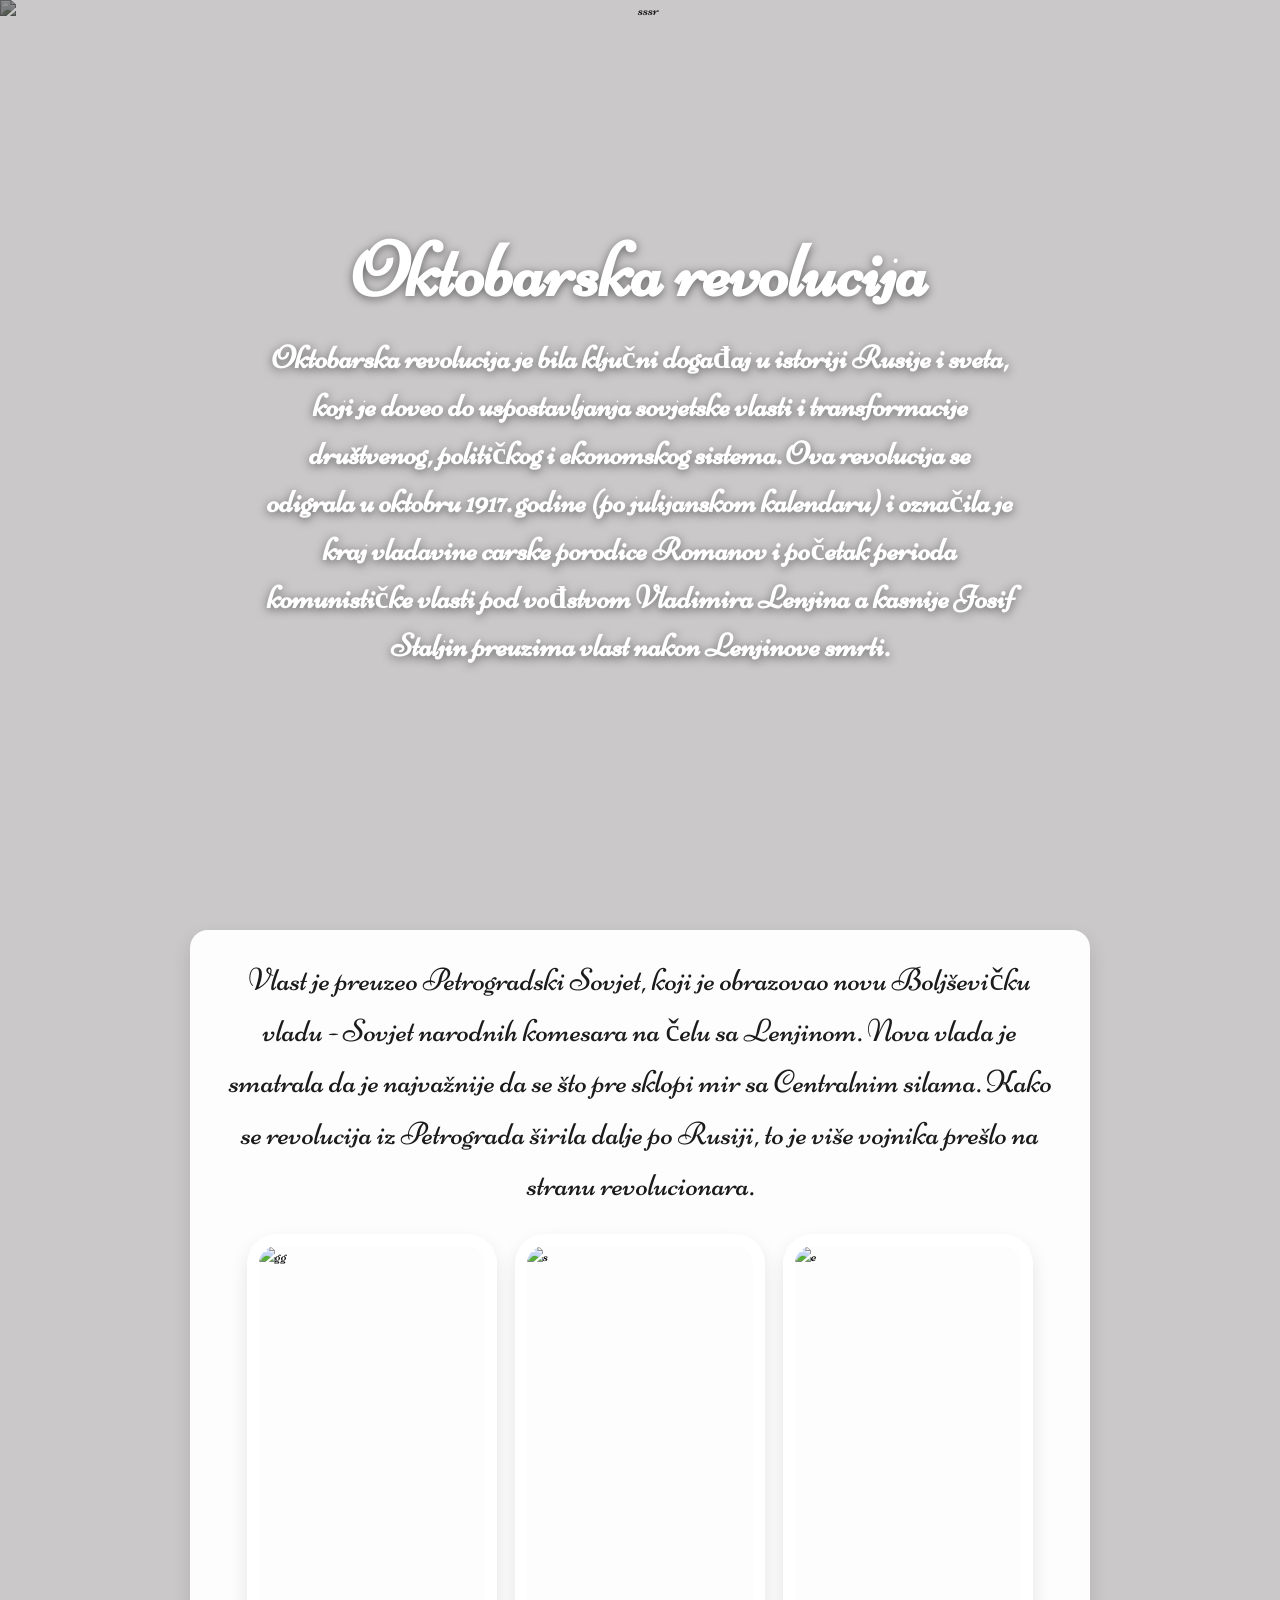
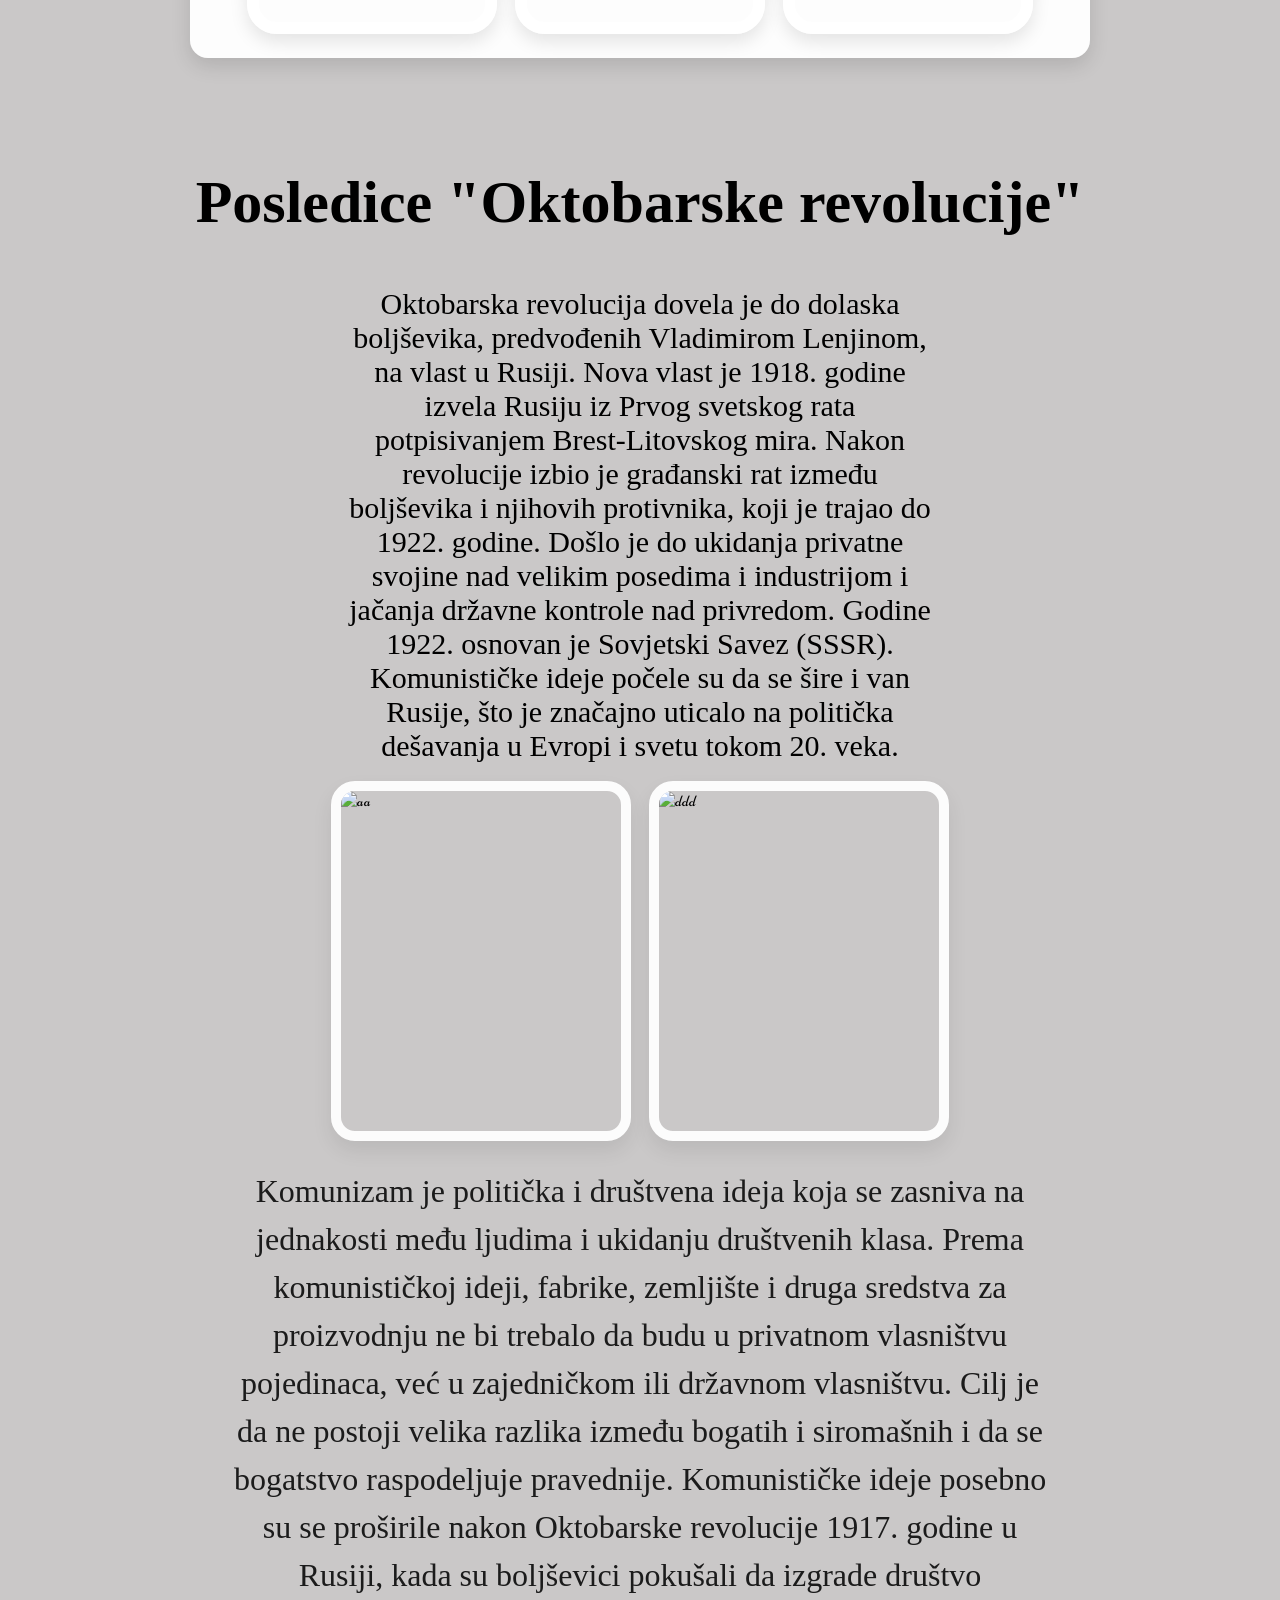
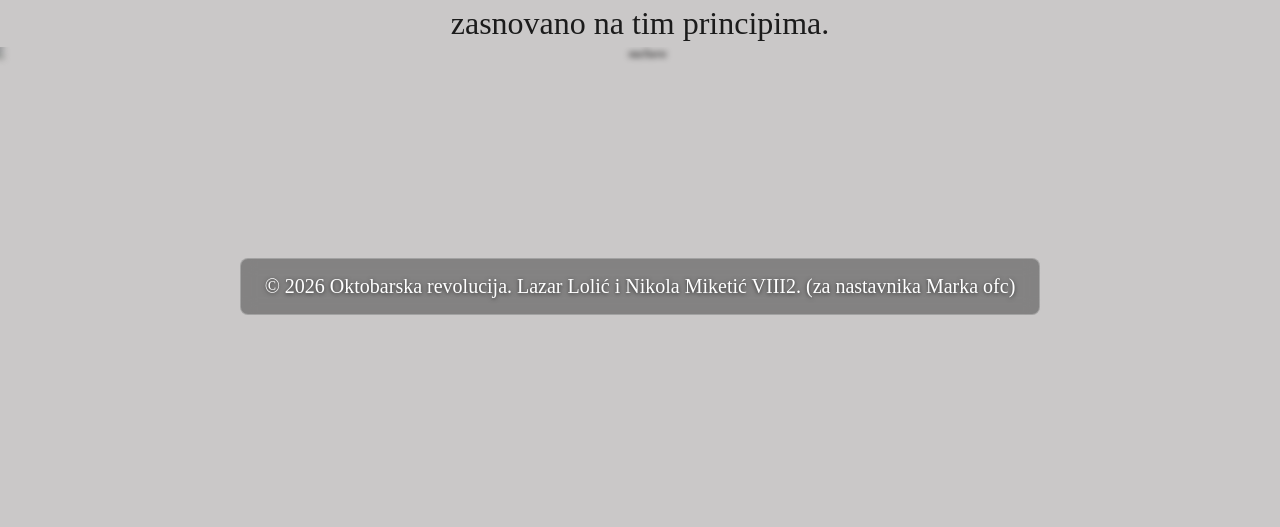
==== index.html @ a0a2a7c2 "Rename Oktobarska-revolucija.html to index.html make the site name oktobarska revolucija tho" ====
<!DOCTYPE  html>
<html>
    <head>
        <meta charset="UTF-8">
        <meta name="viewport" content="width=device-width, initial-scale=1.0">
        <link rel="stylesheet" href="revolucija.css">
        <link rel="preconnect" href="https://fonts.googleapis.com">
<link rel="preconnect" href="https://fonts.gstatic.com" crossorigin>
<link href="https://fonts.googleapis.com/css2?family=Comic+Relief:wght@400;700&family=IBM+Plex+Serif:ital,wght@0,100;0,200;0,300;0,400;0,500;0,600;0,700;1,100;1,200;1,300;1,400;1,500;1,600;1,700&family=Ms+Madi&family=Niconne&display=swap" rel="stylesheet">
    </head>
    <body>
        <header>
            <h1 class="intro">Oktobarska revolucija</h1>
            <p class="opis">Oktobarska revolucija je bila ključni događaj u
                 istoriji Rusije i sveta, koji je doveo do uspostavljanja
                  sovjetske vlasti i transformacije društvenog, političkog 
                  i ekonomskog sistema. Ova revolucija se odigrala u oktobru
                   1917. godine (po julijanskom kalendaru) i označila je kraj
                    vladavine carske porodice Romanov i početak perioda
                     komunističke vlasti pod vođstvom Vladimira Lenjina a kasnije
                     Josif Staljin preuzima vlast nakon Lenjinove smrti.</p>
                     <img src="tengyart-yRA0hRNbOOA-unsplash.jpg" alt="sssr" class="slika1">
        </header>
        <main>
            <div class="content-card">
                <p class="more">Vlast je preuzeo Petrogradski Sovjet, koji je obrazovao novu Boljševičku vladu - Sovjet narodnih komesara na čelu sa Lenjinom. Nova vlada je smatrala da je najvažnije da se što pre sklopi mir sa Centralnim silama. Kako se revolucija iz Petrograda širila dalje po Rusiji, to je više vojnika prešlo na stranu revolucionara.</p>
                <div class="image-row">
                    <img src="hugo-cornuel-ejcoenAAYcA-unsplash.jpg" alt="gg">
                    <img src="maksym-tymchyk-U_4-akGRIwM-unsplash.jpg" alt="s">
                    <img src="robert-anasch-fmkWxfJ63Y8-unsplash.jpg" alt="e">
                </div>
            </div>
            
        </main>
<section>
    <h1 class="posledice">Posledice "Oktobarske revolucije"</h1>
    <p class="evo">Oktobarska revolucija dovela je do dolaska boljševika,
         predvođenih Vladimirom Lenjinom, na vlast u Rusiji. Nova vlast je 
         1918. godine izvela Rusiju iz Prvog svetskog rata potpisivanjem 
         Brest-Litovskog mira. Nakon revolucije izbio je građanski rat 
         između boljševika i njihovih protivnika, koji je trajao do 
         1922. godine. Došlo je do ukidanja privatne svojine nad 
         velikim posedima i industrijom i jačanja državne kontrole
          nad privredom. Godine 1922. osnovan je Sovjetski Savez 
          (SSSR). Komunističke ideje počele su da se šire i van 
          Rusije, što je značajno
         uticalo na politička dešavanja u Evropi i 
         svetu tokom 20. veka.</p>

         <div class="bottom-gallery">
             <img src="kemal-berkay-dogan-1uRnYky2qoU-unsplash.jpg" alt="aa" class="wee">
             <img src="yasmin-peyman-3iuLYrKJukA-unsplash.jpg" alt="ddd" class="wee2">
         </div>

         <p class="komunizam">Komunizam je politička i društvena ideja koja se zasniva na jednakosti među ljudima i ukidanju društvenih klasa. Prema komunističkoj ideji, fabrike, zemljište i druga sredstva za proizvodnju ne bi trebalo da budu u privatnom vlasništvu pojedinaca, već u zajedničkom ili državnom vlasništvu. Cilj je da ne postoji velika razlika između bogatih i siromašnih i da se bogatstvo raspodeljuje pravednije. Komunističke ideje posebno su se proširile nakon Oktobarske revolucije 1917. godine u Rusiji, kada su boljševici pokušali da izgrade društvo zasnovano na tim principima.</p>
</section>
<footer>
   
    <p class="Nikola">© 2026 Oktobarska revolucija. Lazar Lolić i Nikola Miketić VIII2. (za nastavnika Marka ofc)</p>
    <img src="v2osk-1Z2niiBPg5A-unsplash.jpg" alt="nature" class="credits">
</footer>
</body>
</html>
---- revolucija.css ----
* {
    box-sizing: border-box;
}

.niconne-regular {
  font-family: "Niconne", cursive;
  font-weight: 400;
  font-style: normal;
}

body {
    margin: 0;
    min-height: 100vh;
    background-color: #cac8c8;
    font-family: "Niconne", cursive;
}

header {
    width: 100%;
    min-height: 100vh;
    position: relative;
    display: flex;
    flex-direction: column;
    justify-content: center;
    align-items: center;
    text-align: center;
    padding: 40px 20px;
    overflow: hidden;
}

header > * {
    position: relative;
    z-index: 1;
}

.intro {
    margin: 0 0 20px;
    font-family: "Niconne", cursive;
    font-size: clamp(2.8rem, 6vw, 5.5rem);
    line-height: 1.1;
    color: white;
    text-shadow: 0 2px 10px rgba(0, 0, 0, 0.5);
}

.opis {
    margin: 0 auto;
    font-family: "Niconne", cursive;
    font-size: clamp(1.4rem, 2.5vw, 2.3rem);
    line-height: 1.5;
    width: min(100%, 750px);
    color: white;
    font-weight: bold;
    text-shadow: 0 2px 10px rgba(0, 0, 0, 0.5);
}

.slika1 {
    position: absolute;
    inset: 0;
    width: 100%;
    height: 100%;
    object-fit: cover;
    z-index: 0;
    filter: grayscale(0.85) brightness(0.55) contrast(1.1);
    opacity: 0.9;
}

main {
    padding: 30px 20px 60px;
    background: #cac8c8;
}

.content-card {
    width: min(100%, 900px);
    margin: 0 auto;
    background: rgba(255, 255, 255, 0.96);
    border-radius: 18px;
    box-shadow: 0 8px 20px rgba(0, 0, 0, 0.12);
    padding: 24px 28px;
}

.more {
    margin: 0 0 24px;
    font-family: "Niconne", cursive;
    font-size: clamp(1.5rem, 2.5vw, 2.2rem);
    color: #1b1b1b;
    line-height: 1.6;
    text-align: center;
}

.image-row {
    display: flex;
    justify-content: center;
    align-items: stretch;
    gap: 18px;
    flex-wrap: wrap;
}

.image-row img {
    width: min(100%, 250px);
    height: 400px;
    object-fit: cover;
    border: 12px solid white;
    border-radius: 30px;
    box-shadow: 0 8px 18px rgba(0, 0, 0, 0.1);
    display: block;
}

@media (max-width: 600px) {
    header {
        padding: 30px 15px;
    }

    .intro {
        margin-bottom: 15px;
    }

    .opis {
        width: 100%;
    }

    .content-card {
        padding: 18px 16px;
    }

    .image-row {
        gap: 12px;
    }

    .image-row img {
        width: 100%;
        max-width: 220px;
        height: 300px;
    }
}


.posledice{
    font-family: Niccone, cursive;
    font-size: 60px;
    text-align: center;
}

.evo{
     font-family: Niccone, cursive;
     font-size:30px;
     text-align: center;
     width: min(100%, 600px);
     margin: 0 auto;
}


.bottom-gallery {
    display: flex;
    justify-content: center;
    align-items: center;
    gap: 18px;
    width: min(100%, 980px);
    margin: 18px auto 0;
    padding: 0 20px;
    flex-wrap: wrap;
}

.wee,
.wee2 {
    position: relative;
    width: min(100%, 300px);
    height: 360px;
    object-fit: cover;
    border: 10px solid rgba(255, 255, 255, 0.95);
    border-radius: 24px;
    display: block;
    box-shadow: 0 10px 20px rgba(0, 0, 0, 0.08);
    flex-shrink: 0;
}

.komunizam {
    font-family: Niccone, cursive;
    font-size: clamp(1.5rem, 2.5vw, 2.3rem);
    line-height: 1.5;
    width: min(100%, 860px);
    margin: 18px auto 0;
    text-align: center;
    padding: 8px 18px 0;
    color: #1b1b1b;
}

@media (max-width: 800px) {
    .bottom-gallery {
        gap: 12px;
    }

    .wee,
    .wee2 {
        width: min(100%, 220px);
        height: 280px;
    }

    .komunizam {
        width: 100%;
        padding-left: 12px;
        padding-right: 12px;
    }
}


.credits {
    position: absolute;
    inset: 0;
    width: 100%;
    height: 480px;
    object-fit: cover;
    filter: grayscale(0.8) brightness(0.72) blur(3px);
    transform: scale(1.02);
}

.Nikola {
    font-family: Niccone, cursive;
    font-size: 20px;
    text-align: center;
    color: #fff;
    position: relative;
    z-index: 1;
    margin: 0;
    padding: 16px 24px;
    background: rgba(55, 55, 55, 0.48);
    backdrop-filter: blur(8px);
    border: 1px solid rgba(255, 255, 255, 0.25);
    border-radius: 8px;
    text-shadow: 0 1px 4px rgba(0, 0, 0, 0.65);
}
footer {
    position: relative;
    height: 480px;
    display: flex;
    align-items: center;
    justify-content: center;
    text-align: center;
    overflow: hidden;
}
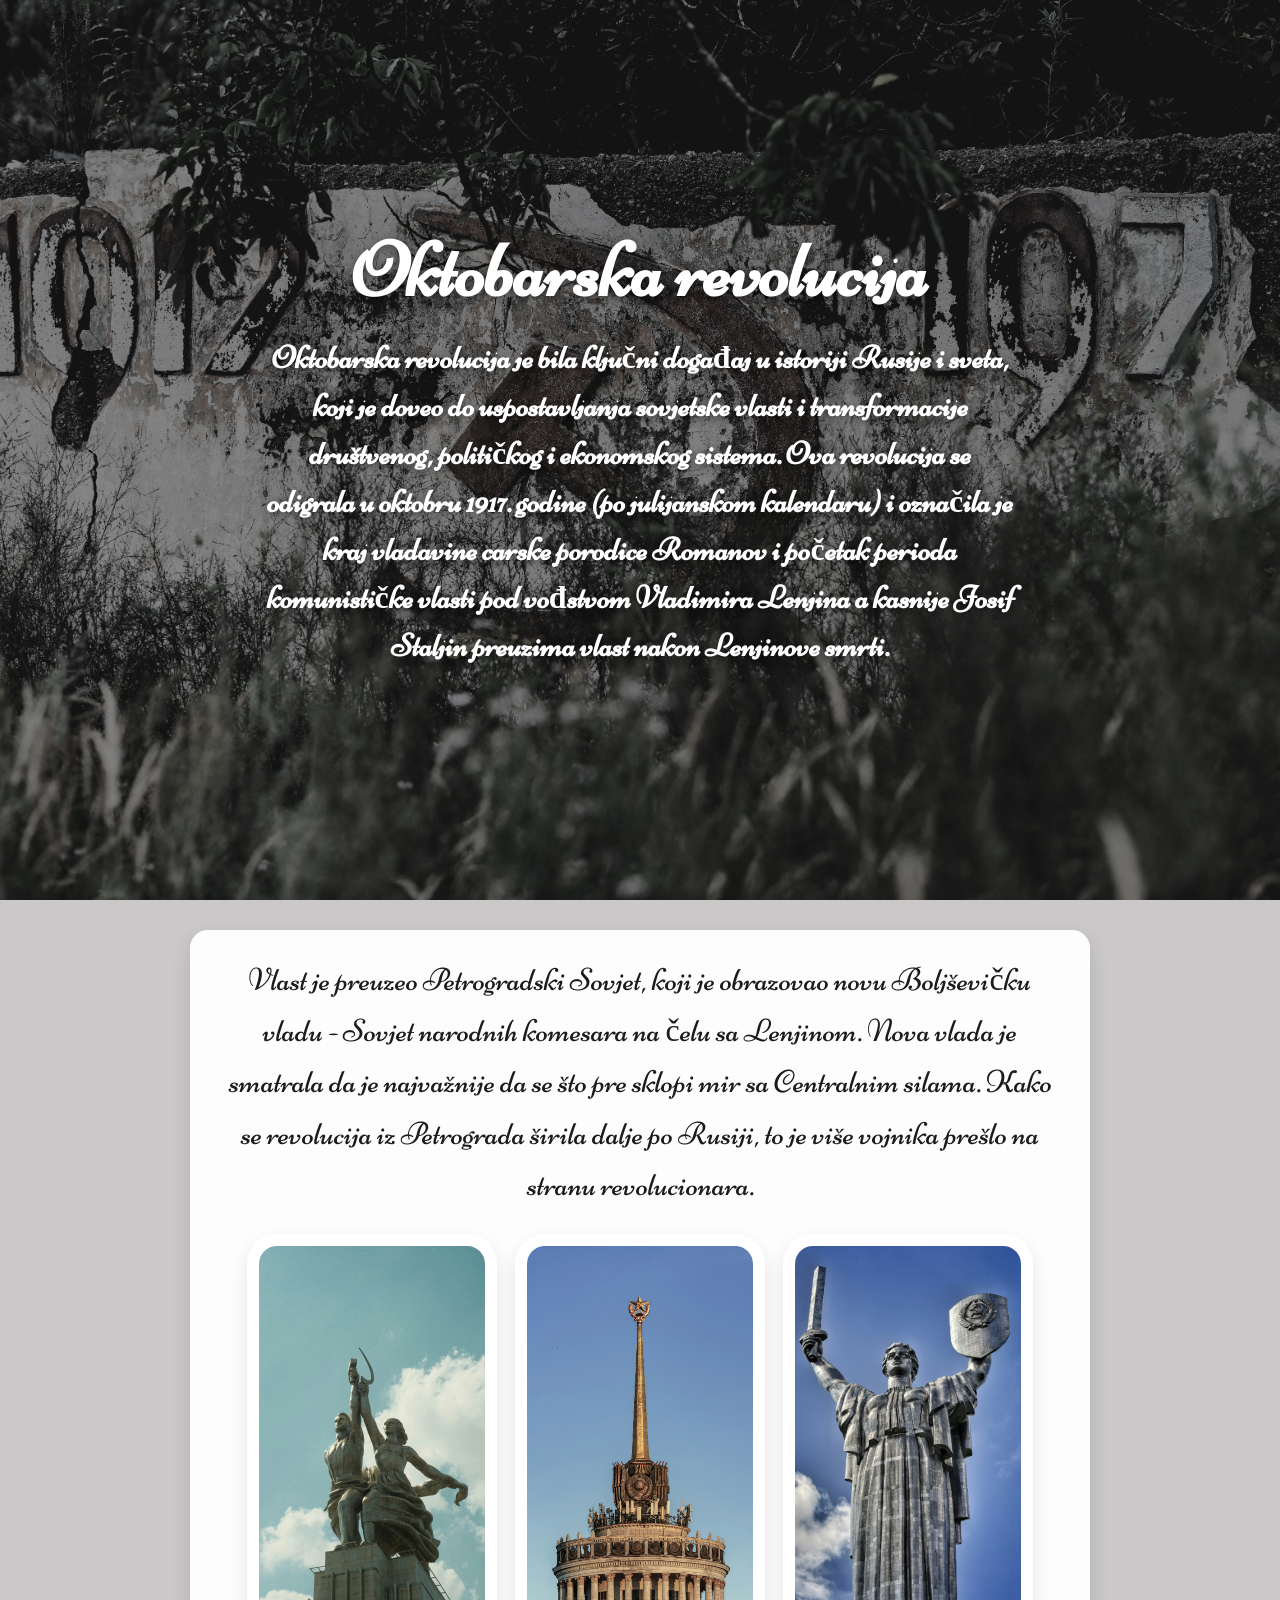
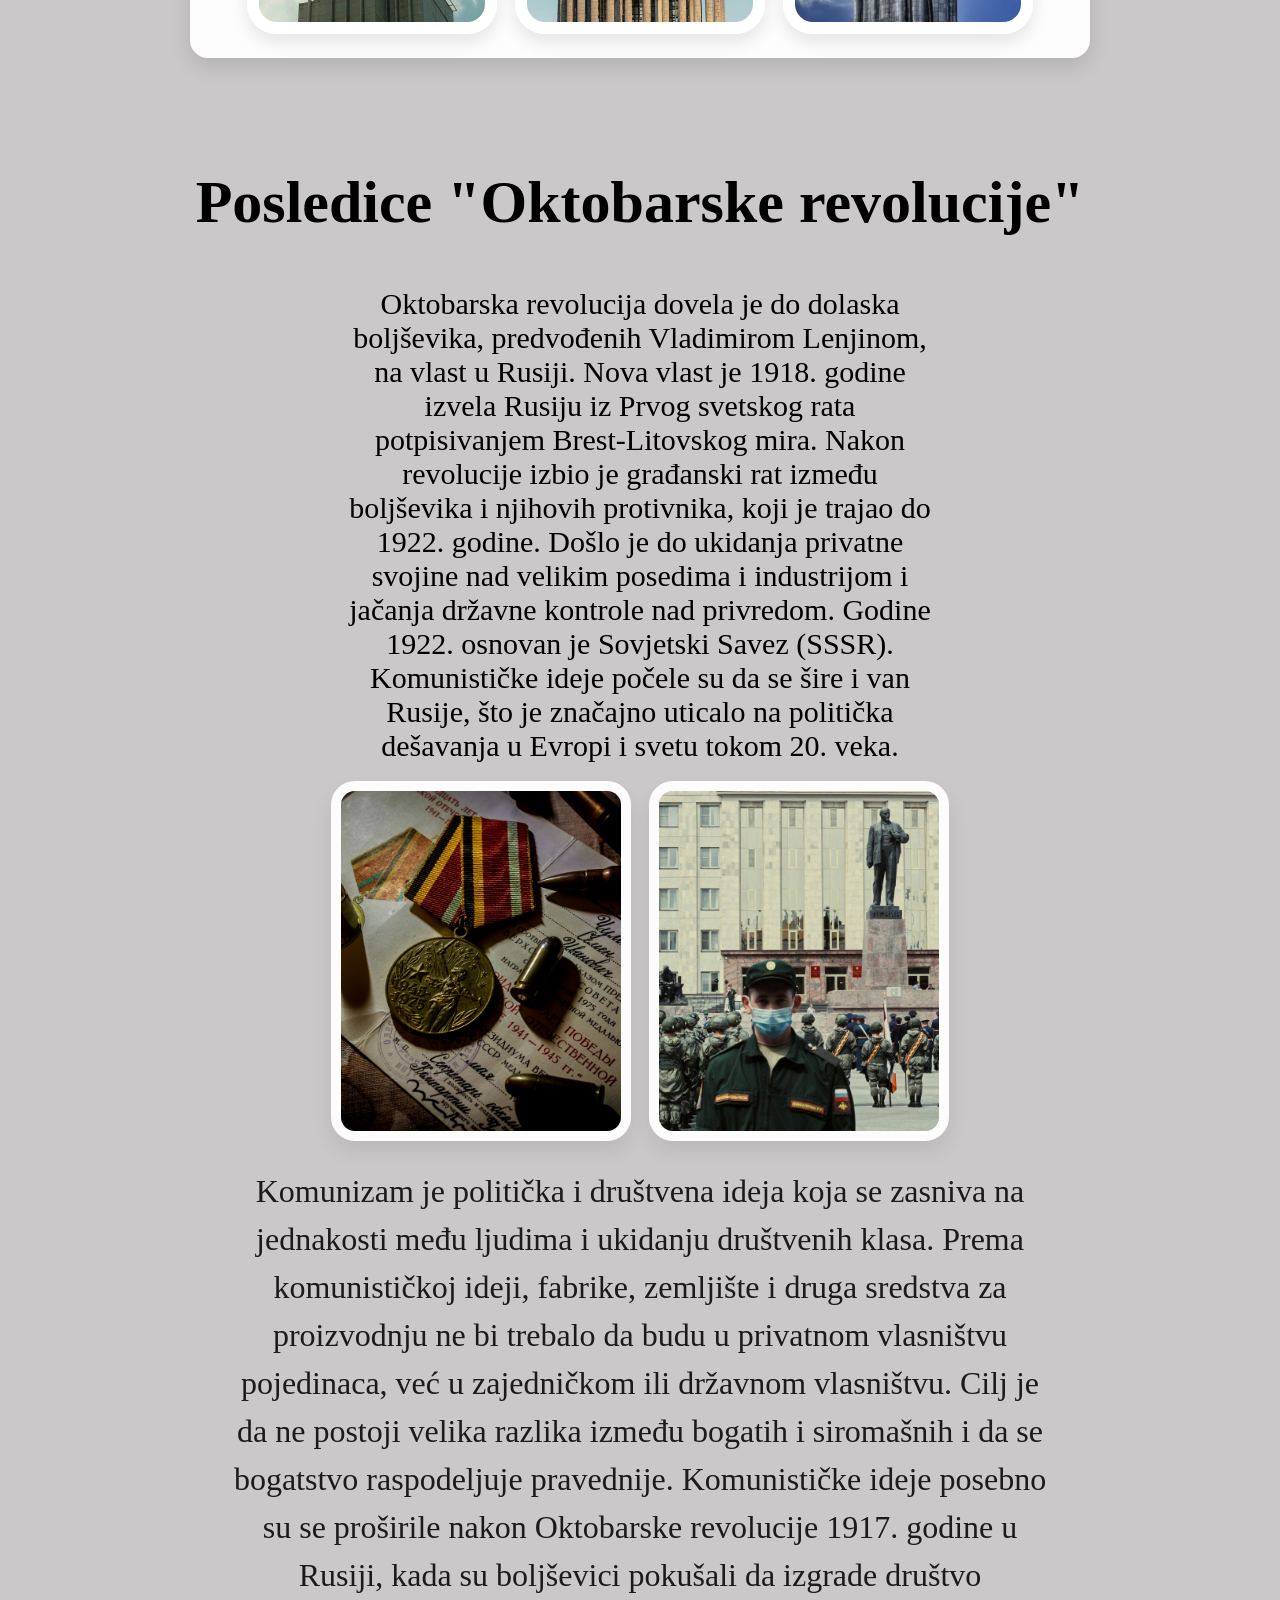
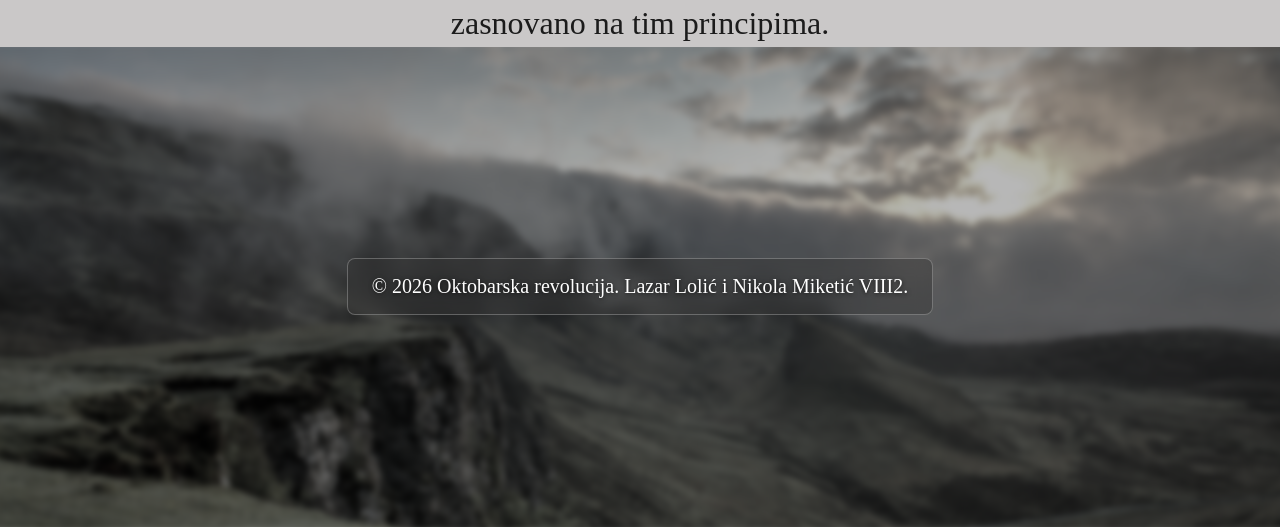
==== commit f1c4ef58: "Fix HTML encoding issues in index.html" ====
--- a/index.html
+++ b/index.html
@@ -56,7 +56,7 @@
 </section>
 <footer>
    
-    <p class="Nikola">© 2026 Oktobarska revolucija. Lazar Lolić i Nikola Miketić VIII2. (za nastavnika Marka ofc)</p>
+    <p class="Nikola">© 2026 Oktobarska revolucija. Lazar Lolić i Nikola Miketić VIII2.</p>
     <img src="v2osk-1Z2niiBPg5A-unsplash.jpg" alt="nature" class="credits">
 </footer>
 </body>
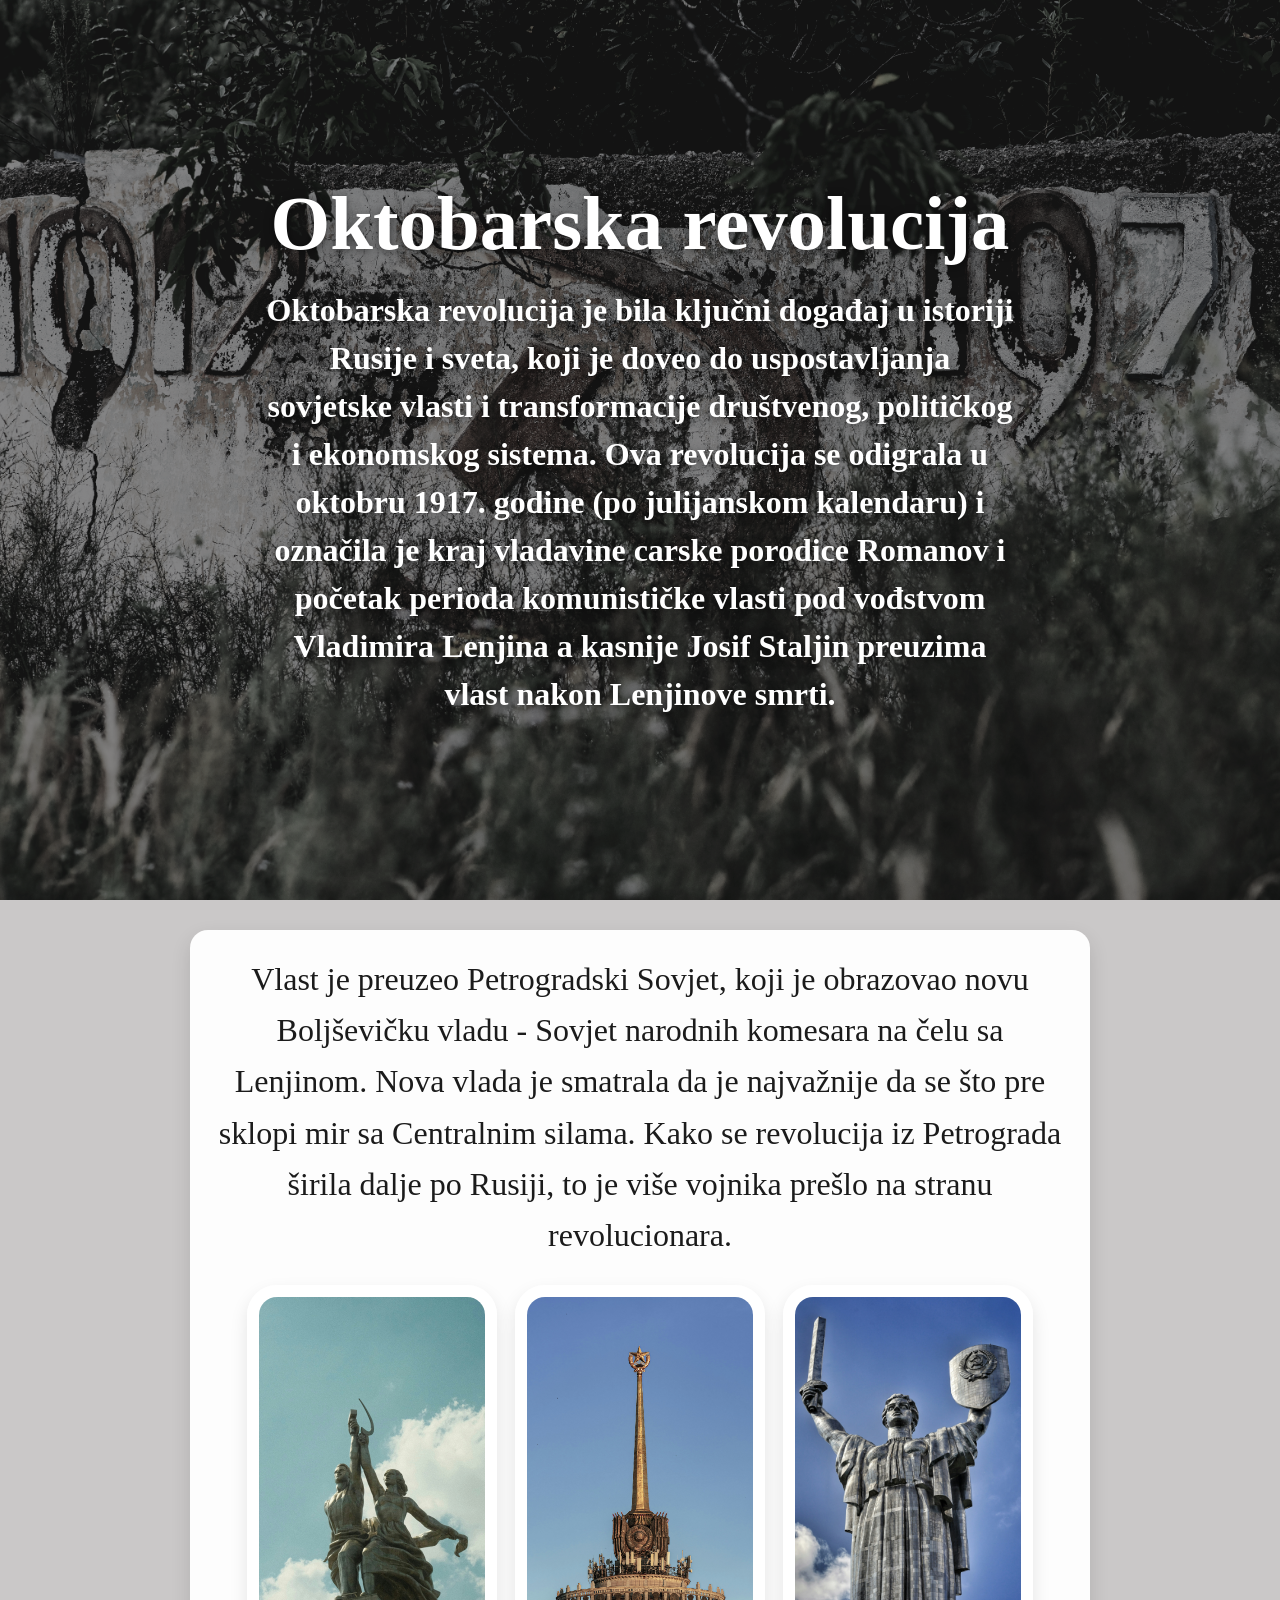
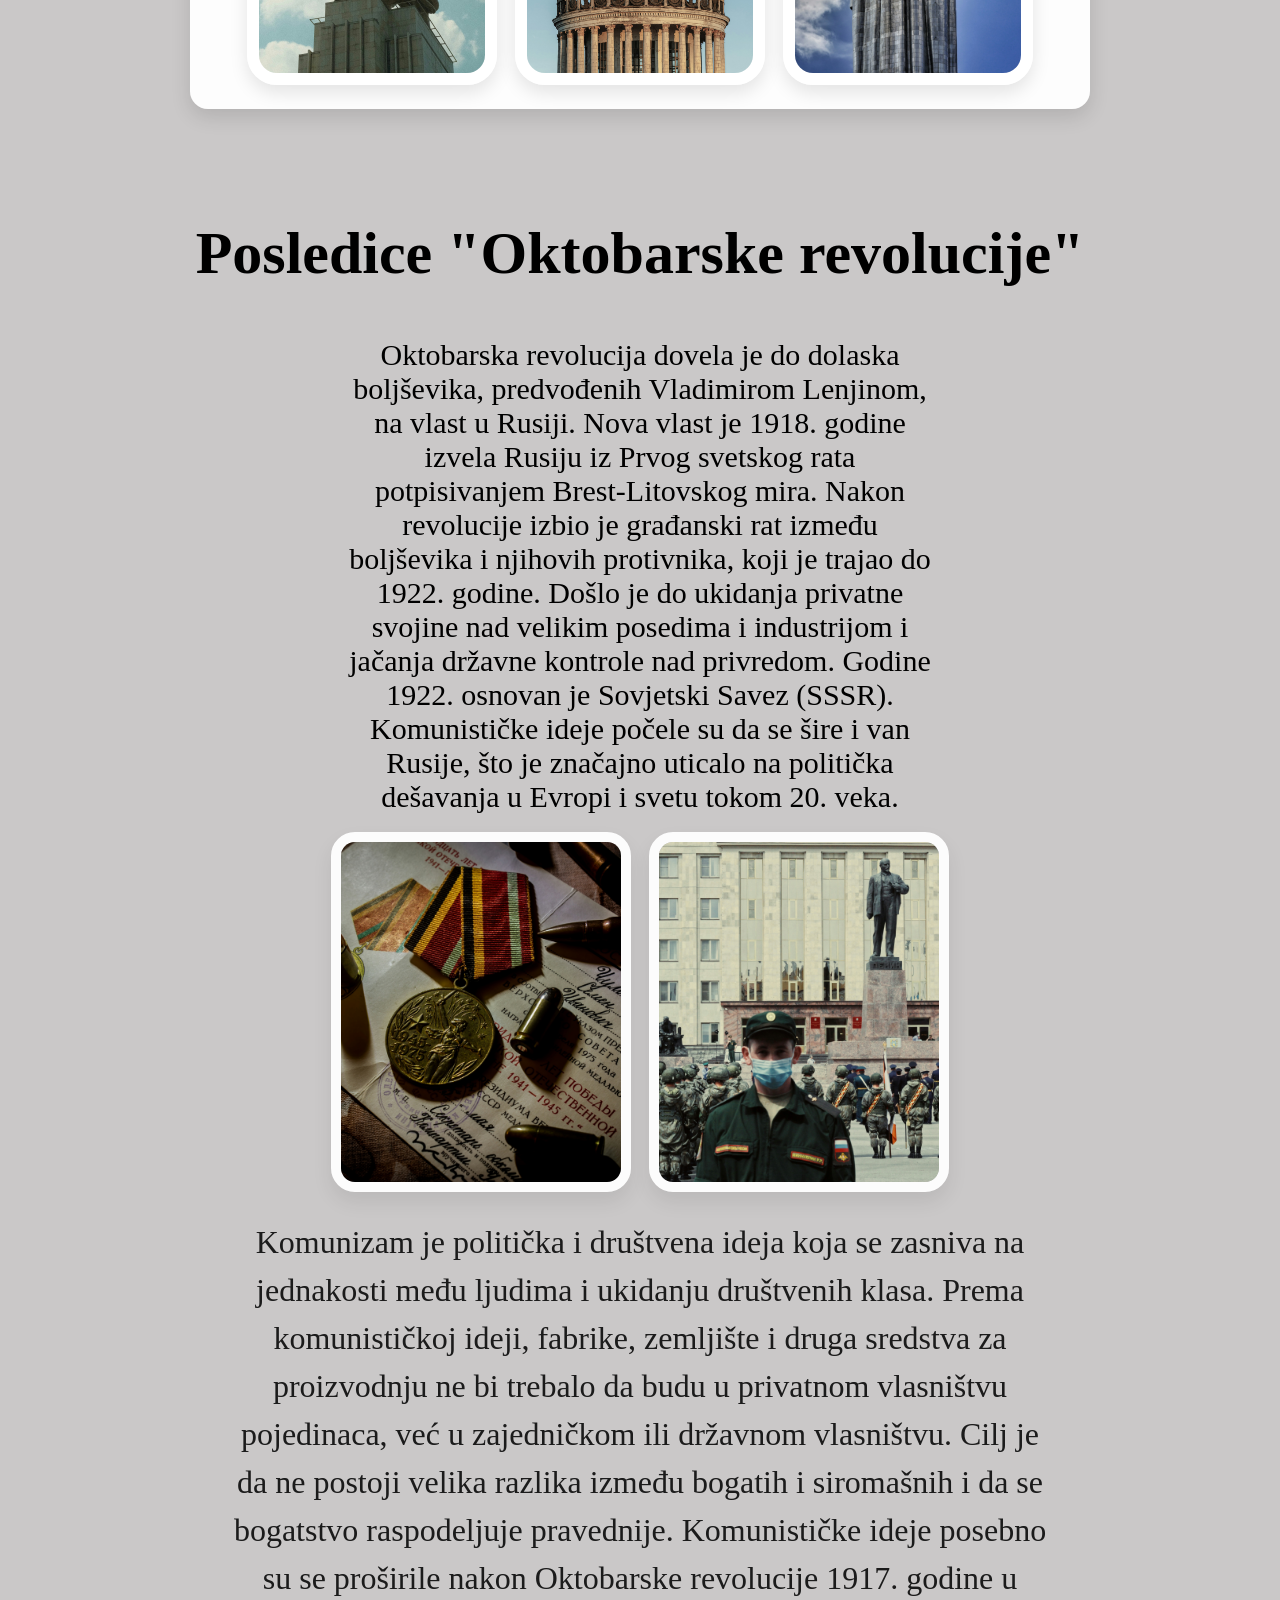
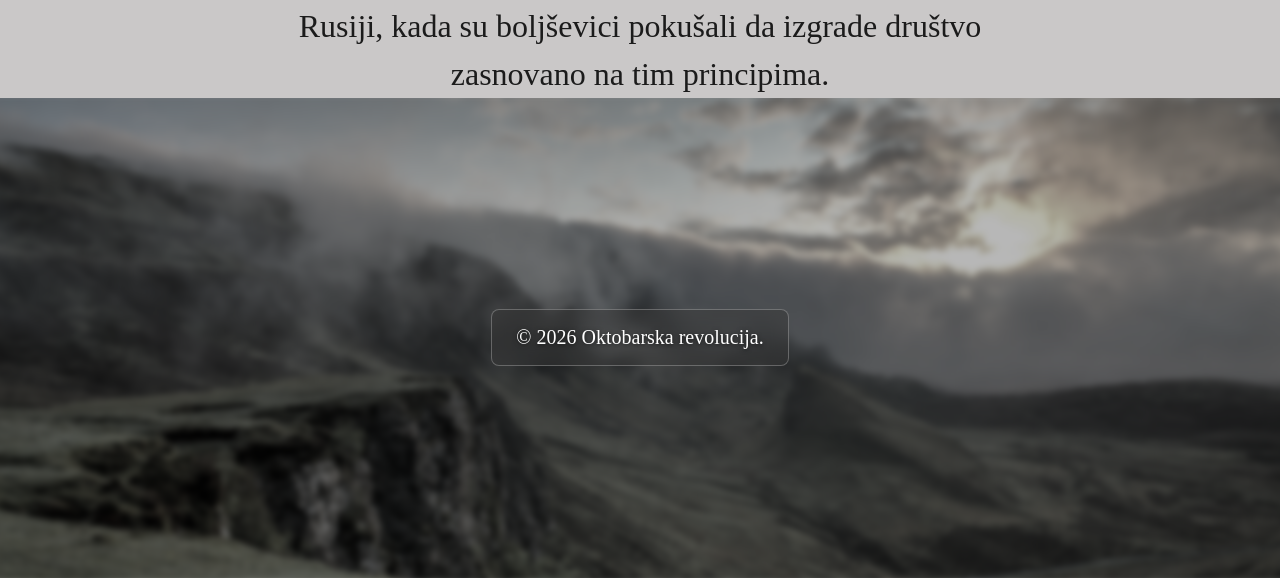
==== commit dee22c04: "Fix HTML formatting and clean up code" ====
--- a/index.html
+++ b/index.html
@@ -56,7 +56,7 @@
 </section>
 <footer>
    
-    <p class="Nikola">© 2026 Oktobarska revolucija. Lazar Lolić i Nikola Miketić VIII2.</p>
+    <p class="Nikola">© 2026 Oktobarska revolucija.</p>
     <img src="v2osk-1Z2niiBPg5A-unsplash.jpg" alt="nature" class="credits">
 </footer>
 </body>
--- a/revolucija.css
+++ b/revolucija.css
@@ -3,7 +3,7 @@
 }
 
 .niconne-regular {
-  font-family: "Niconne", cursive;
+  font-family: "Niccone", cursive;
   font-weight: 400;
   font-style: normal;
 }
@@ -12,7 +12,7 @@
     margin: 0;
     min-height: 100vh;
     background-color: #cac8c8;
-    font-family: "Niconne", cursive;
+    font-family: "Niccone", cursive;
 }
 
 header {
@@ -35,7 +35,7 @@
 
 .intro {
     margin: 0 0 20px;
-    font-family: "Niconne", cursive;
+    font-family: "Niccone", cursive;
     font-size: clamp(2.8rem, 6vw, 5.5rem);
     line-height: 1.1;
     color: white;
@@ -44,7 +44,7 @@
 
 .opis {
     margin: 0 auto;
-    font-family: "Niconne", cursive;
+    font-family: "Niccone", cursive;
     font-size: clamp(1.4rem, 2.5vw, 2.3rem);
     line-height: 1.5;
     width: min(100%, 750px);
@@ -80,7 +80,7 @@
 
 .more {
     margin: 0 0 24px;
-    font-family: "Niconne", cursive;
+    font-family: "Niccone", cursive;
     font-size: clamp(1.5rem, 2.5vw, 2.2rem);
     color: #1b1b1b;
     line-height: 1.6;
@@ -236,4 +236,4 @@
     justify-content: center;
     text-align: center;
     overflow: hidden;
-}+}
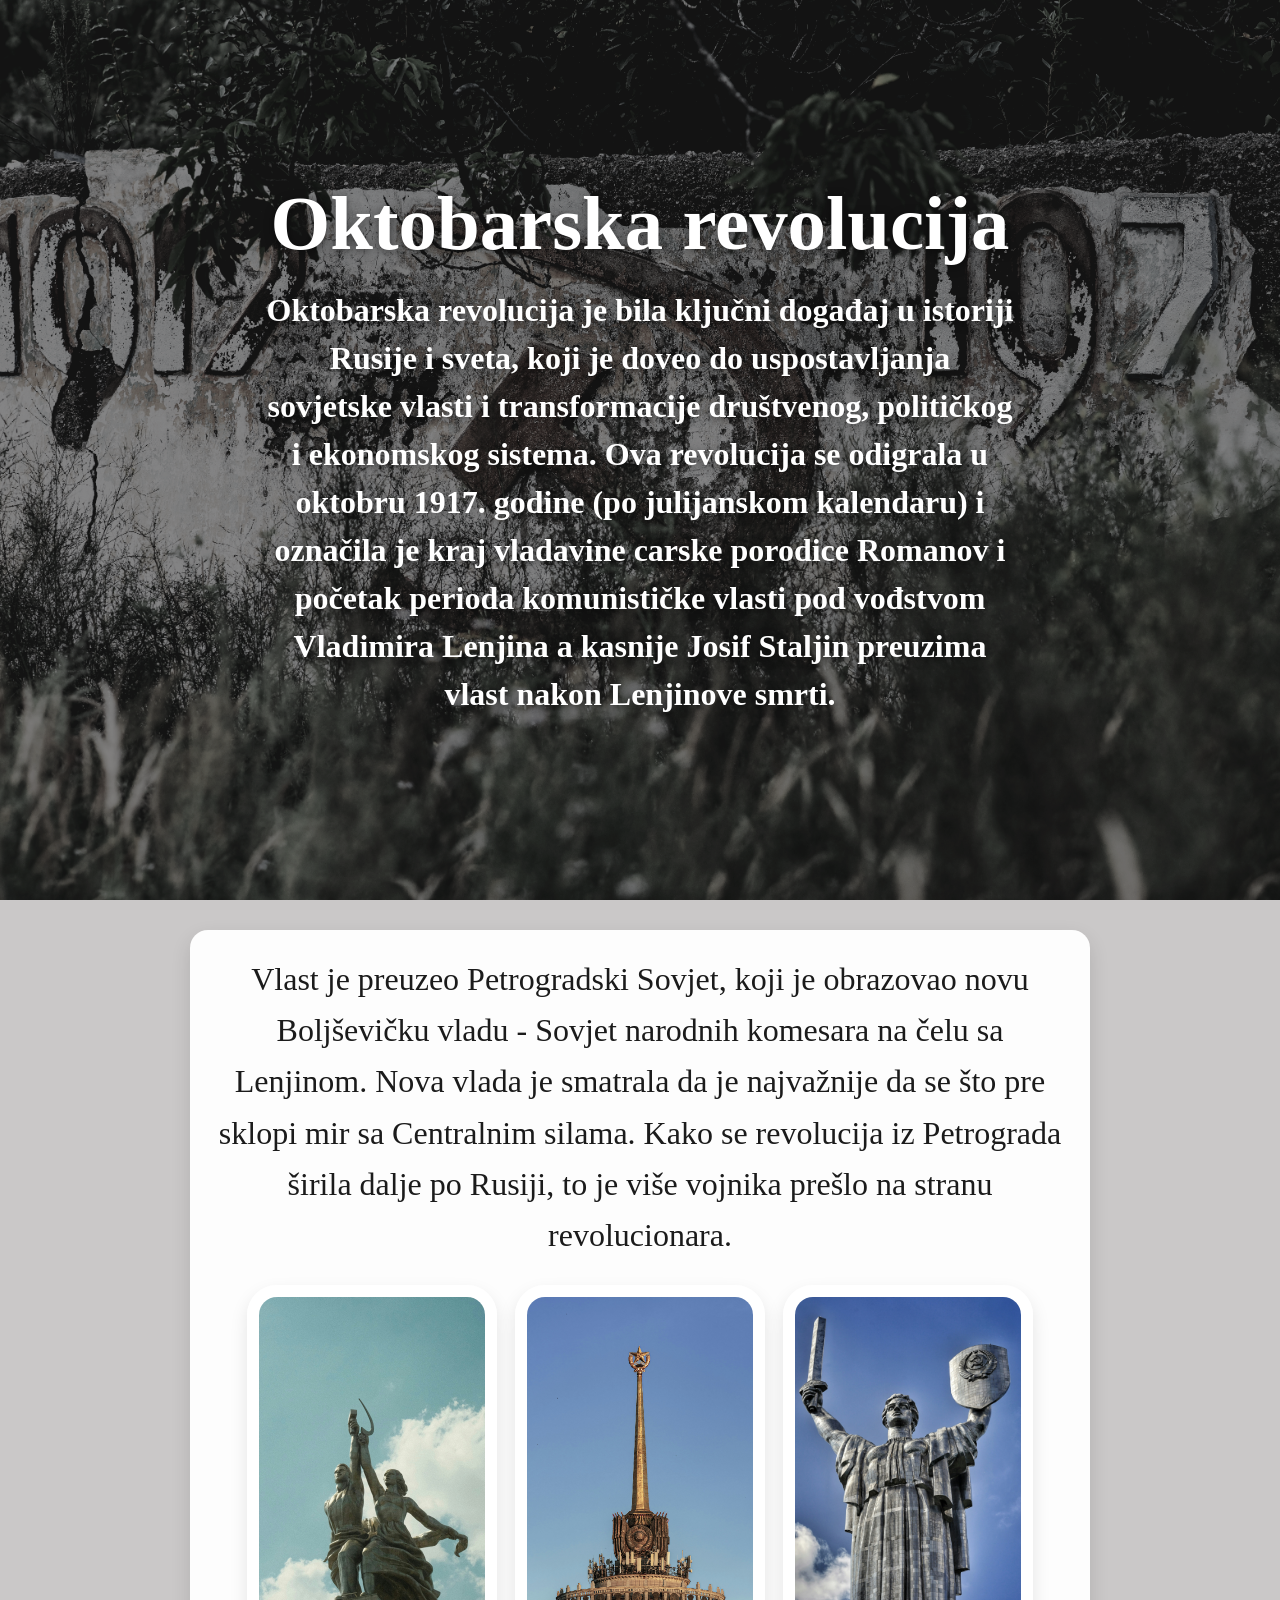
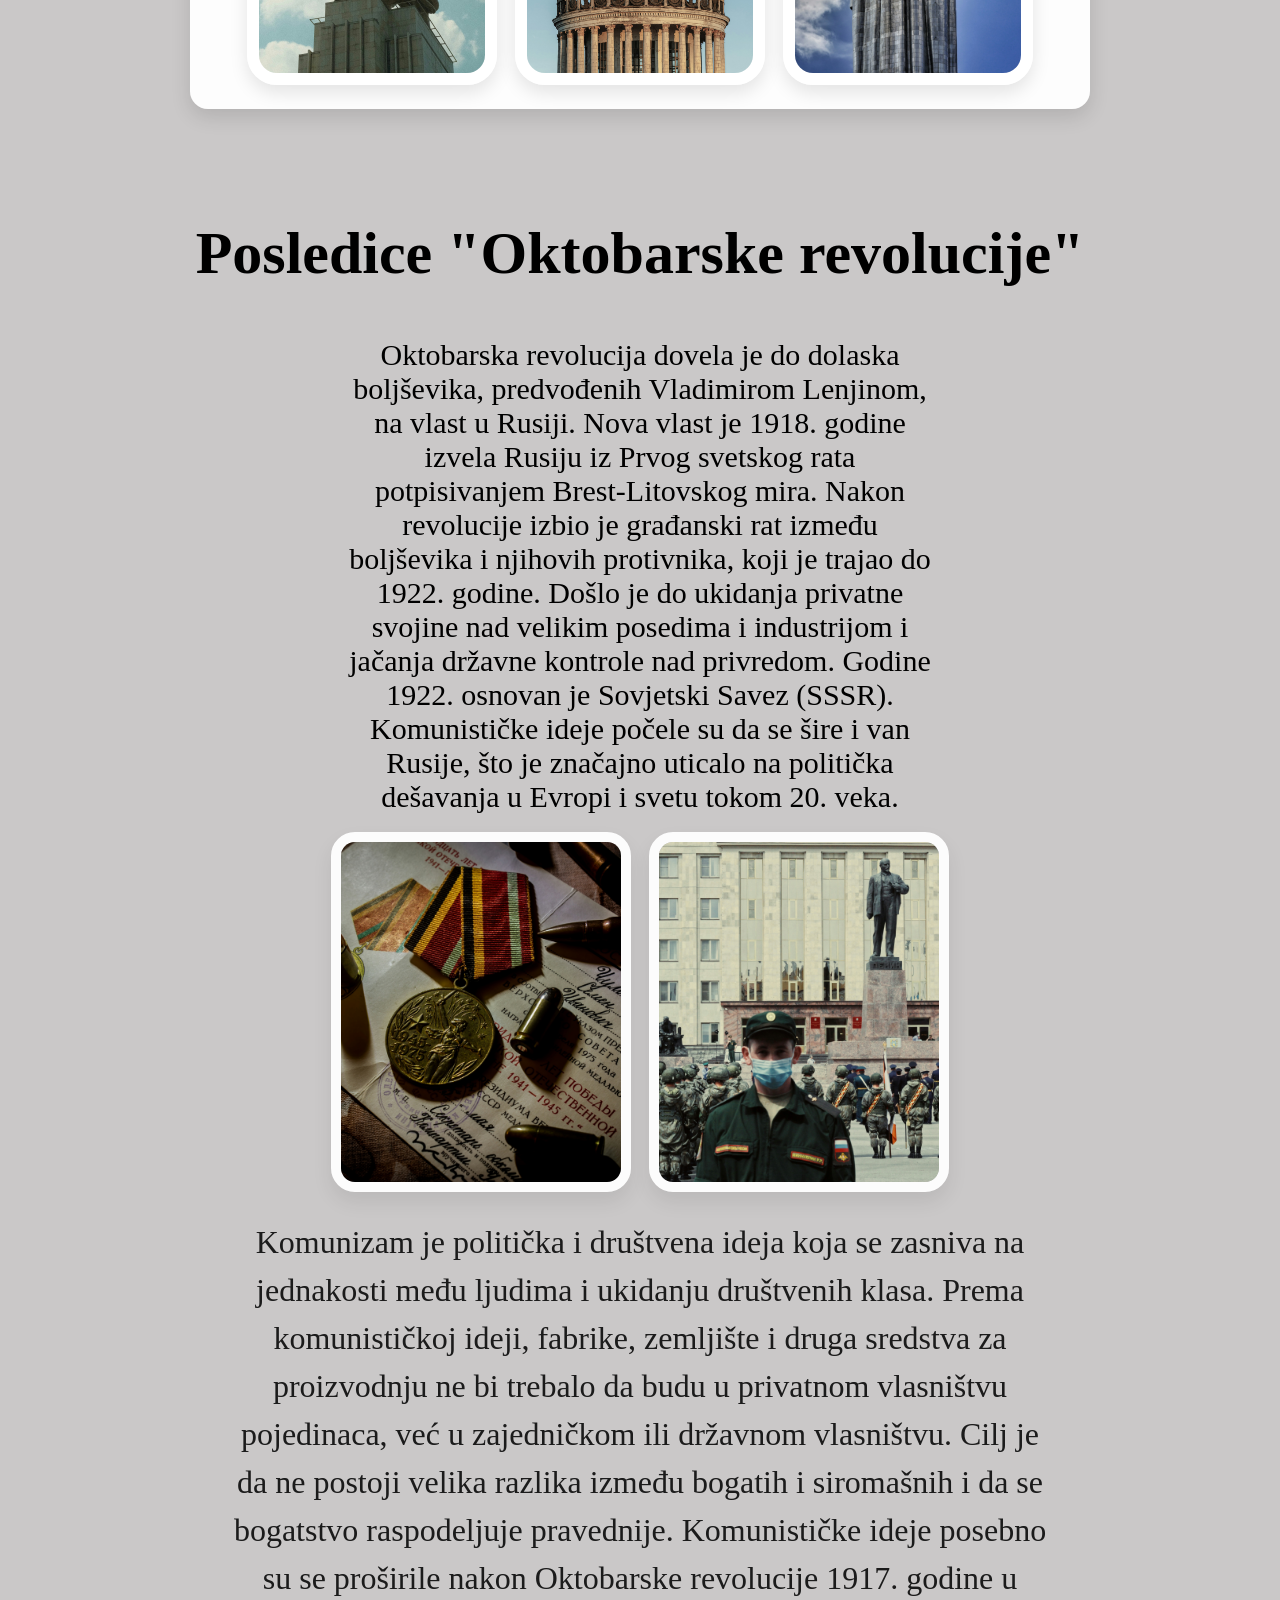
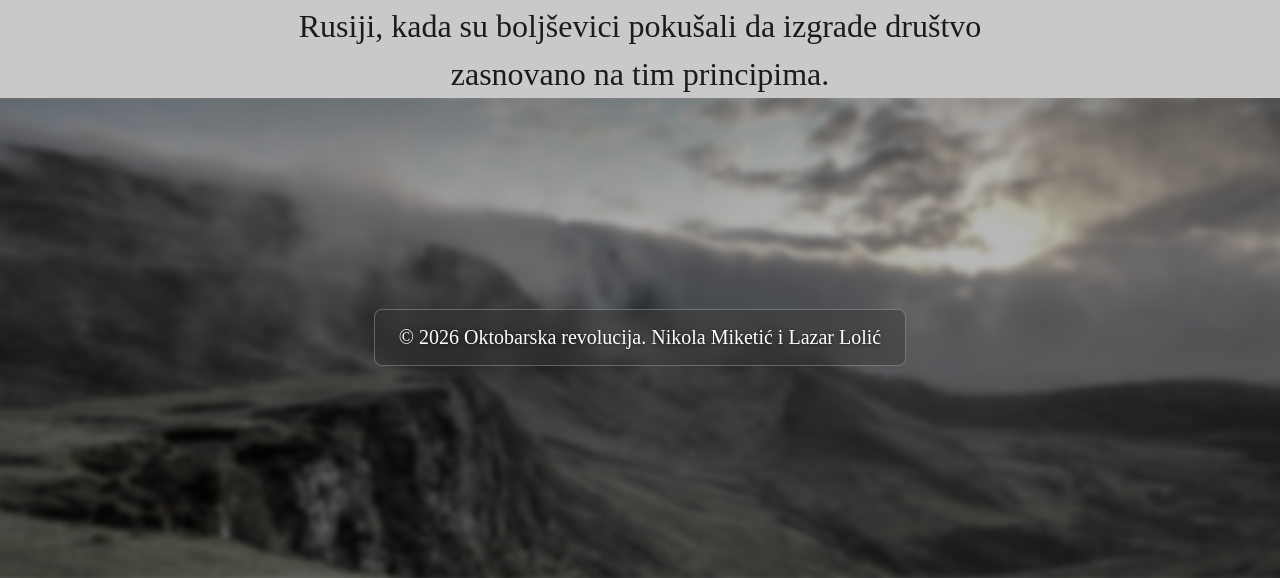
==== commit d95fbe6f: "Fix HTML formatting and add authorship details" ====
--- a/index.html
+++ b/index.html
@@ -56,7 +56,7 @@
 </section>
 <footer>
    
-    <p class="Nikola">© 2026 Oktobarska revolucija.</p>
+    <p class="Nikola">© 2026 Oktobarska revolucija. Nikola Miketić i Lazar Lolić</p>
     <img src="v2osk-1Z2niiBPg5A-unsplash.jpg" alt="nature" class="credits">
 </footer>
 </body>
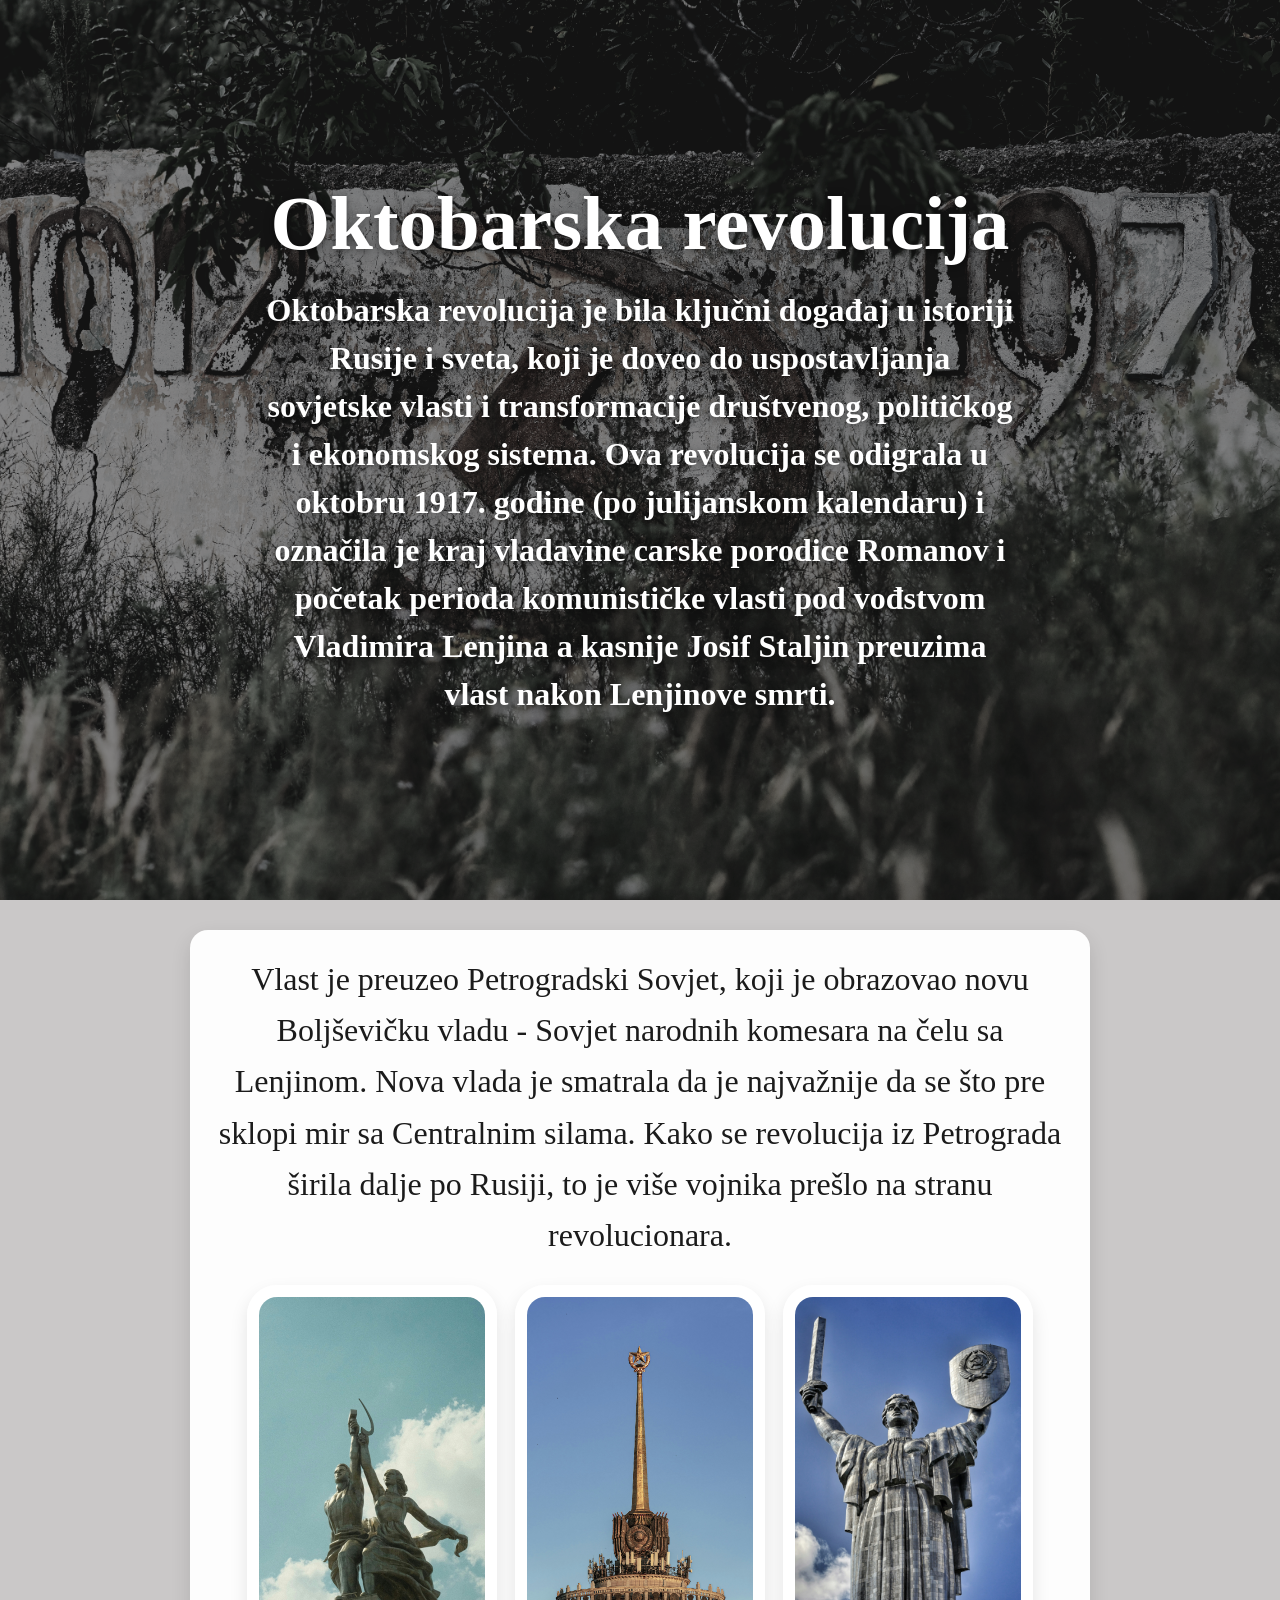
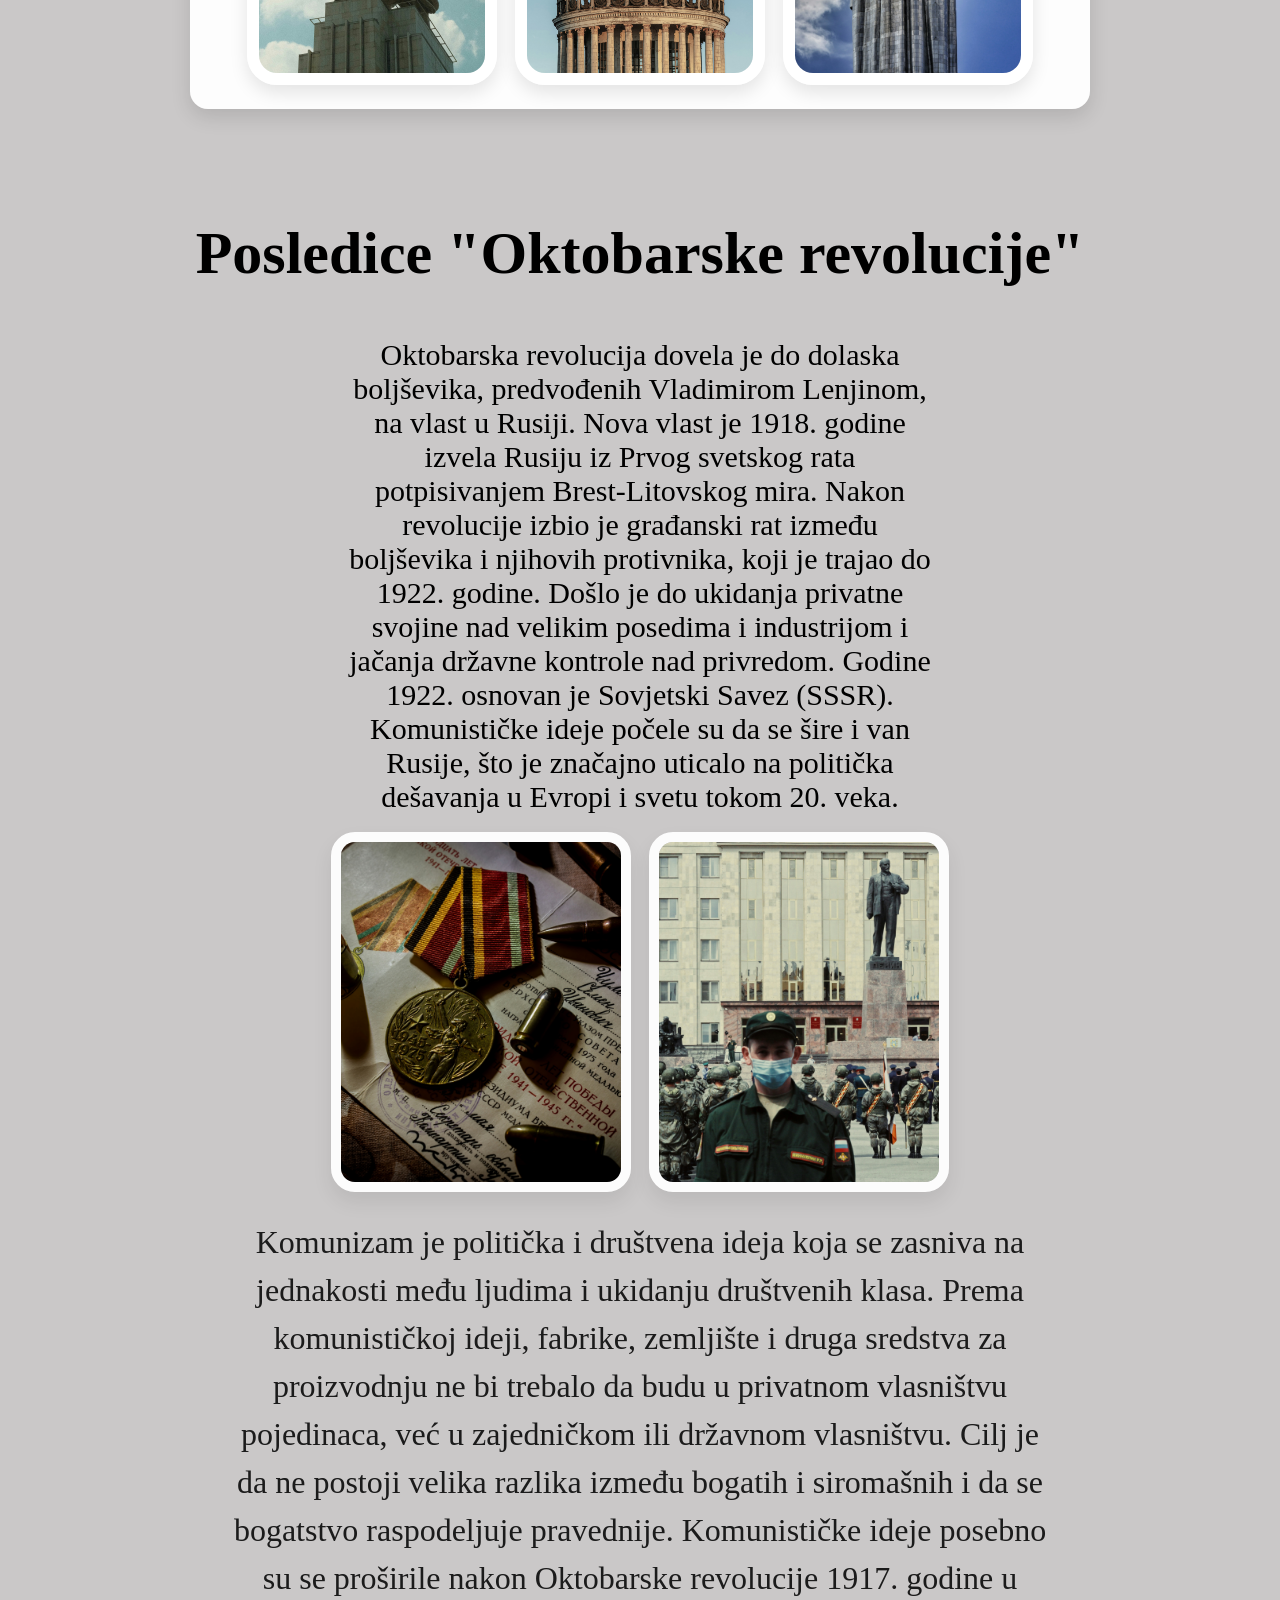
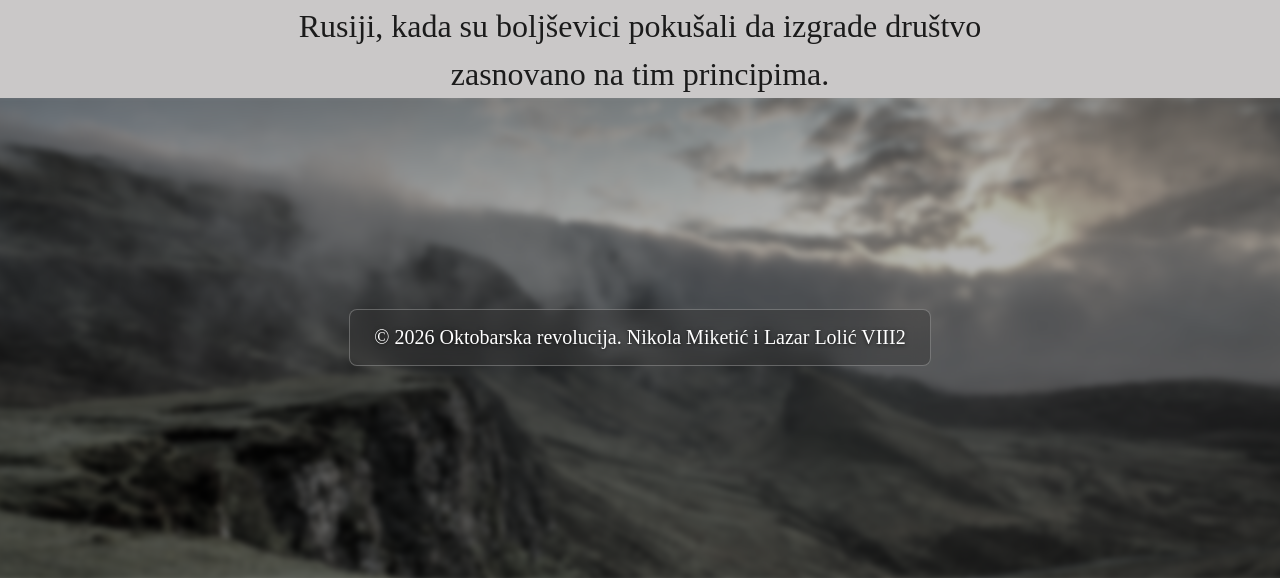
==== commit 3bf94d89: "Update content in index.html for clarity The HTML structure remains the same, but the content has be" ====
--- a/index.html
+++ b/index.html
@@ -56,7 +56,7 @@
 </section>
 <footer>
    
-    <p class="Nikola">© 2026 Oktobarska revolucija. Nikola Miketić i Lazar Lolić</p>
+    <p class="Nikola">© 2026 Oktobarska revolucija. Nikola Miketić i Lazar Lolić VIII2</p>
     <img src="v2osk-1Z2niiBPg5A-unsplash.jpg" alt="nature" class="credits">
 </footer>
 </body>
